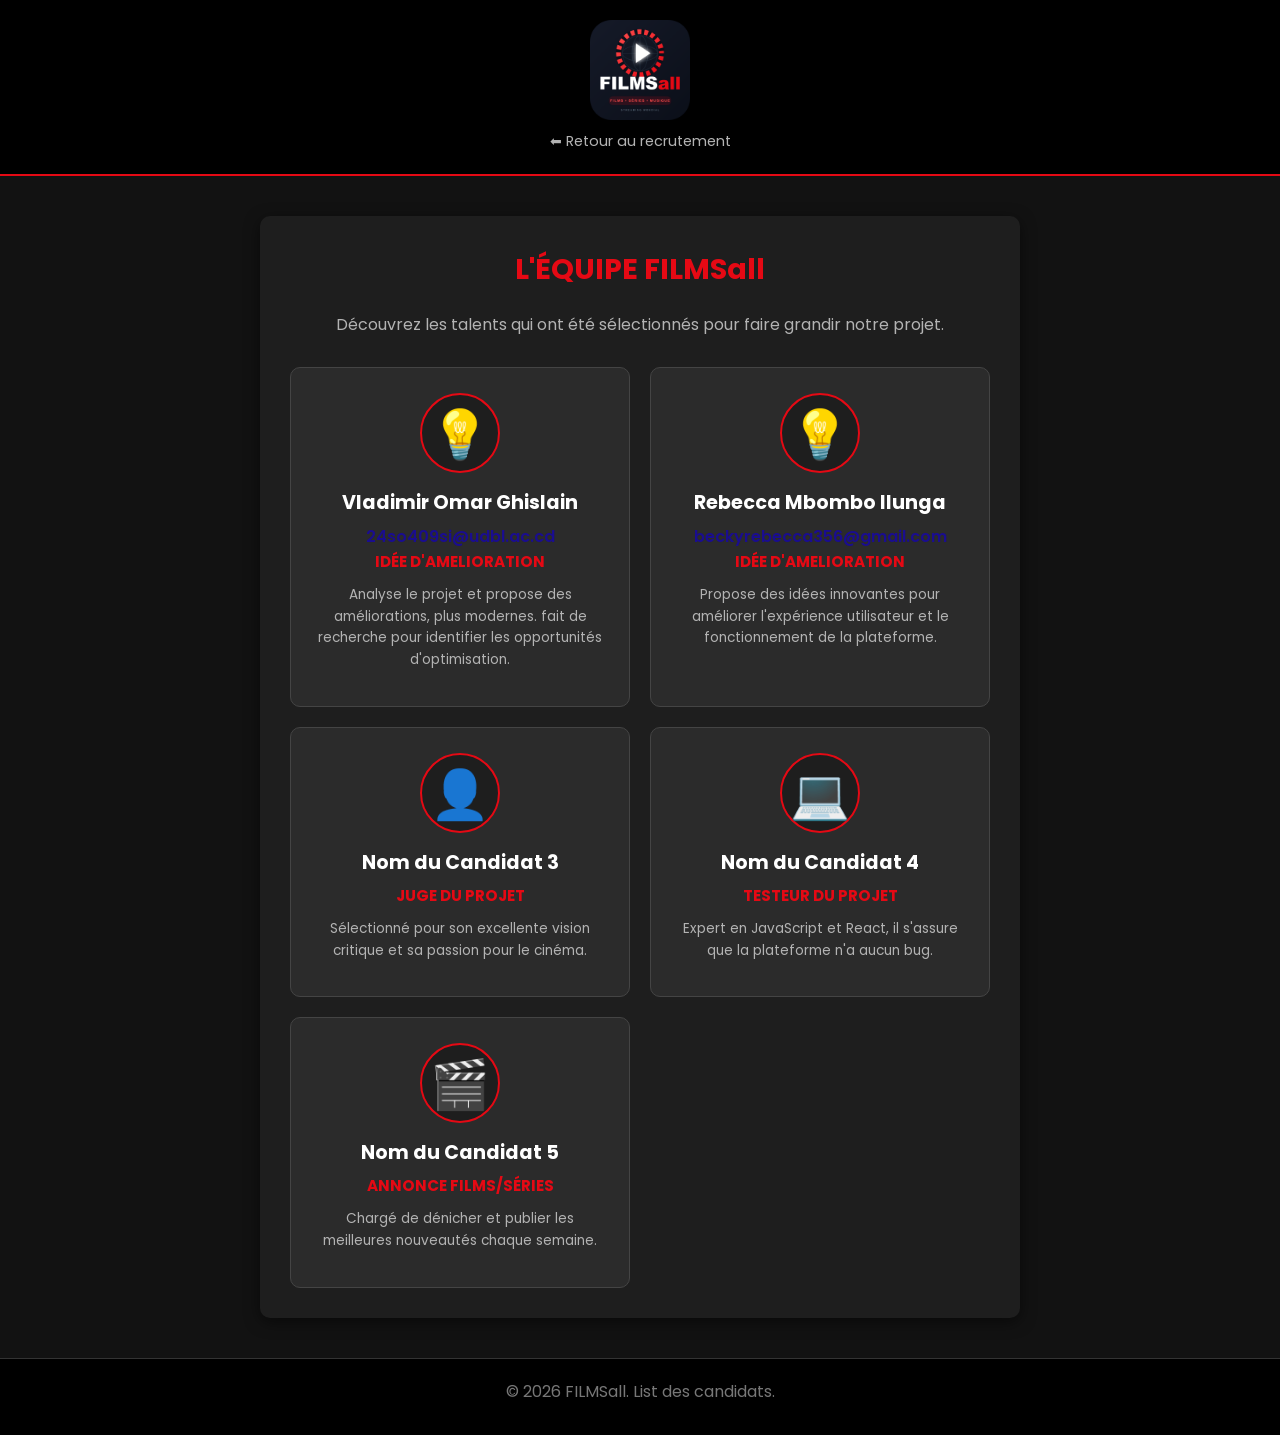
==== candidats.html @ ebc218bf "ajout de la page candidats" ====
<!DOCTYPE html>
<html lang="fr">
<head>
    <meta charset="UTF-8">
    <meta name="viewport" content="width=device-width, initial-scale=1.0">
    <title>FILMSall - L'Équipe</title>
    <link rel="shortcut icon" href="logo/icon.png" type="image/x-icon">
    <link rel="stylesheet" href="style.css">
    <link href="https://fonts.googleapis.com/css2?family=Poppins:wght@300;400;600&display=swap" rel="stylesheet">
</head>
<body>
    <header>
        <div class="logo-container">
            <img src="logo/icon.png" width="100" alt="Logo FILMSall" id="logo">
        </div>
        <!-- Bouton pour revenir au formulaire -->
        <a href="index.html" class="back-link">⬅ Retour au recrutement</a>
    </header>

    <main>
        <section>
            <h1>L'ÉQUIPE FILMSall</h1>
            <p style="text-align: center; color: #b3b3b3; margin-bottom: 30px;">
                Découvrez les talents qui ont été sélectionnés pour faire grandir notre projet.
            </p>

            <!-- Grille des candidats -->
            <div class="candidats-grid">

                <!-- MODÈLE DE CARTE CANDIDAT (À copier-coller pour chaque nouveau) -->
                  <!-- CARTE CANDIDAT 1 -->
                <div class="candidat-card">
                    <div class="candidat-avatar">💡</div>
                    <h3>Vladimir Omar Ghislain</h3>
                    <a href="24so409si@udbl.ac.cd">24so409si@udbl.ac.cd</a>
                    <p class="candidat-poste">Idée d'amelioration</p>
                    <p class="candidat-desc">Analyse le projet et propose des améliorations, plus modernes. fait de recherche pour identifier les opportunités d'optimisation.</p>
                </div>
                <!-- CARTE CANDIDAT 2 -->
                 <div class="candidat-card">
                    <div class="candidat-avatar">💡</div>
                    <h3>Rebecca Mbombo Ilunga</h3>
                    <a href="beckyrebecca356@gmail.com">beckyrebecca356@gmail.com</a>
                    <p class="candidat-poste">Idée d'amelioration</p>
                    <p class="candidat-desc">Propose des idées innovantes pour améliorer l'expérience utilisateur et le fonctionnement de la plateforme.</p>
                </div>
                <!-- CARTE CANDIDAT 3 -->
                <div class="candidat-card">
                    <div class="candidat-avatar">👤</div>
                    <h3>Nom du Candidat 3</h3>
                    <p class="candidat-poste">Juge du Projet</p>
                    <p class="candidat-desc">Sélectionné pour son excellente vision critique et sa passion pour le cinéma.</p>
                </div>

                <!-- CARTE CANDIDAT 4 -->
                <div class="candidat-card">
                    <div class="candidat-avatar">💻</div>
                    <h3>Nom du Candidat 4</h3>
                    <p class="candidat-poste">Testeur du projet</p>
                    <p class="candidat-desc">Expert en JavaScript et React, il s'assure que la plateforme n'a aucun bug.</p>
                </div>

                 <!-- CARTE CANDIDAT 5 -->
                 <div class="candidat-card">
                    <div class="candidat-avatar">🎬</div>
                    <h3>Nom du Candidat 5</h3>
                    <p class="candidat-poste">Annonce Films/Séries</p>
                    <p class="candidat-desc">Chargé de dénicher et publier les meilleures nouveautés chaque semaine.</p>
                </div>
            </div>
        </section>
    </main>

    <footer>
        <p>&copy; 2026 FILMSall. List des candidats.</p>
    </footer>
</body>
</html>
---- style.css ----
/* Réinitialisation de base */
* {
    margin: 0;
    padding: 0;
    box-sizing: border-box;
    font-family: 'Poppins', sans-serif;
}

body {
    background-color: #121212; /* Fond sombre cinématique */
    color: #ffffff;
    line-height: 1.6;
}

/* Header */
header {
    background-color: #000000;
    padding: 20px;
    text-align: center;
    border-bottom: 2px solid #e50914; /* Accent rouge FilmsAll */
}

.logo-container {
    display: flex;
    justify-content: center;
    align-items: center;
    gap: 15px;
}

.logo-container h2 {
    color: #e50914;
    font-size: 2rem;
    letter-spacing: 2px;
}

/* Main Content */
main {
    max-width: 800px;
    margin: 40px auto;
    padding: 0 20px;
}

section {
    background-color: #1e1e1e;
    padding: 30px;
    border-radius: 10px;
    margin-bottom: 30px;
    box-shadow: 0 4px 15px rgba(0,0,0,0.5);
}

h1 {
    text-align: center;
    color: #e50914;
    margin-bottom: 20px;
    font-size: 1.8rem;
}

/* Section PDG */
.pdg-section {
    text-align: center;
}

#click {
    margin: 15px 0;
    font-size: 1.2rem;
    color: #b3b3b3;
}

.btn-pdg {
    background-color: transparent;
    border: 2px solid #e50914;
    color: #e50914;
    padding: 10px 20px;
    font-weight: 600;
    border-radius: 5px;
    cursor: pointer;
    transition: 0.3s;
}

.btn-pdg:hover {
    background-color: #e50914;
    color: #fff;
}

/* Badge places limitées */
.limite-badge {
    text-align: center;
    background-color: #e50914;
    color: white;
    padding: 5px 15px;
    border-radius: 20px;
    display: block;
    font-weight: bold;
    font-size: 0.9rem;
    margin: 0 auto 25px auto;
    width: fit-content;
    box-shadow: 0 0 10px rgba(229, 9, 20, 0.5);
}

/* Message de fermeture */
#message-fermeture {
    text-align: center;
    padding: 40px 20px;
    background-color: #2b2b2b;
    border-radius: 10px;
    border: 1px solid #e50914;
}

#message-fermeture h2 {
    color: #e50914;
    margin-bottom: 10px;
}

/* Formulaire */
.form-section {
    display: flex;
    flex-direction: column;
}

.input-group {
    display: flex;
    flex-direction: column;
    margin-bottom: 20px;
}

label {
    margin-bottom: 8px;
    font-weight: 600;
    color: #b3b3b3;
}

input[type="text"],
input[type="email"],
input[type="tel"],
input[type="url"],
select,
textarea {
    width: 100%;
    padding: 12px;
    background-color: #2b2b2b;
    border: 1px solid #444;
    border-radius: 5px;
    color: #fff;
    font-size: 1rem;
    outline: none;
    transition: border 0.3s;
}

input:focus, select:focus, textarea:focus {
    border-color: #e50914;
}

/* Checkboxes */
.checkbox-container {
    display: grid;
    grid-template-columns: repeat(auto-fill, minmax(120px, 1fr));
    gap: 10px;
    background-color: #2b2b2b;
    padding: 15px;
    border-radius: 5px;
    border: 1px solid #444;
}

.checkbox-container label {
    display: flex;
    align-items: center;
    gap: 8px;
    margin: 0;
    color: #fff;
    cursor: pointer;
    font-weight: 400;
}

/* Bouton Envoyer */
#btn-submit {
    width: 100%;
    background-color: #e50914;
    color: white;
    border: none;
    padding: 15px;
    font-size: 1.1rem;
    font-weight: bold;
    border-radius: 5px;
    cursor: pointer;
    transition: background-color 0.3s;
    margin-top: 10px;
}

#btn-submit:hover {
    background-color: #f40612;
}

/* Footer */
footer {
    text-align: center;
    padding: 20px;
    background-color: #000;
    border-top: 1px solid #333;
    margin-top: 40px;
}

footer p {
    color: #777;
    margin-bottom: 10px;
}

.social-links {
    display: flex;
    justify-content: center;
    gap: 20px;
}

.social-links img {
    width: 25px;
    filter: invert(1);
    opacity: 0.7;
    transition: opacity 0.3s;
}

.social-links img:hover {
    opacity: 1;
}
/* =========================================
   BOUTON FLOTTANT CIRCULAIRE (index.html)
   ========================================= */
.btn-candidats-float {
    position: fixed;
    bottom: 30px;
    right: 30px;
    width: 60px;
    height: 60px;
    background-color: #e50914;
    color: white;
    border-radius: 50%;
    display: flex;
    justify-content: center;
    align-items: center;
    font-size: 1.8rem;
    text-decoration: none;
    box-shadow: 0 4px 15px rgba(229, 9, 20, 0.6);
    transition: transform 0.3s, background-color 0.3s;
    z-index: 1000;
}

.btn-candidats-float:hover {
    transform: scale(1.1);
    background-color: #f40612;
}

/* =========================================
   PAGE DES CANDIDATS (candidats.html)
   ========================================= */
.back-link {
    color: #b3b3b3;
    text-decoration: none;
    display: inline-block;
    margin-top: 10px;
    font-size: 0.9rem;
    transition: color 0.3s;
}

.back-link:hover {
    color: #e50914;
}

.candidats-grid {
    display: grid;
    grid-template-columns: repeat(auto-fit, minmax(250px, 1fr));
    gap: 20px;
    margin-top: 30px;
}

.candidat-card {
    background-color: #2b2b2b;
    padding: 25px 20px;
    border-radius: 10px;
    text-align: center;
    border: 1px solid #444;
    transition: transform 0.3s, border-color 0.3s;
}

.candidat-card:hover {
    transform: translateY(-5px);
    border-color: #e50914;
}

.candidat-avatar {
    font-size: 3rem;
    background-color: #1e1e1e;
    width: 80px;
    height: 80px;
    line-height: 80px;
    border-radius: 50%;
    margin: 0 auto 15px auto;
    border: 2px solid #e50914;
}

.candidat-card h3 {
    color: #fff;
    margin-bottom: 5px;
    font-size: 1.2rem;
}

.candidat-poste {
    color: #e50914;
    font-weight: bold;
    font-size: 0.95rem;
    margin-bottom: 15px;
    text-transform: uppercase;
}

.candidat-desc {
    color: #b3b3b3;
    font-size: 0.85rem;
}

.candidat-card p {
    margin-bottom: 10px;
}

.candidat-card a {
    color: #1a0d8f;
    text-decoration: none;
    font-weight: 600;
    transition: color 0.3s;
}
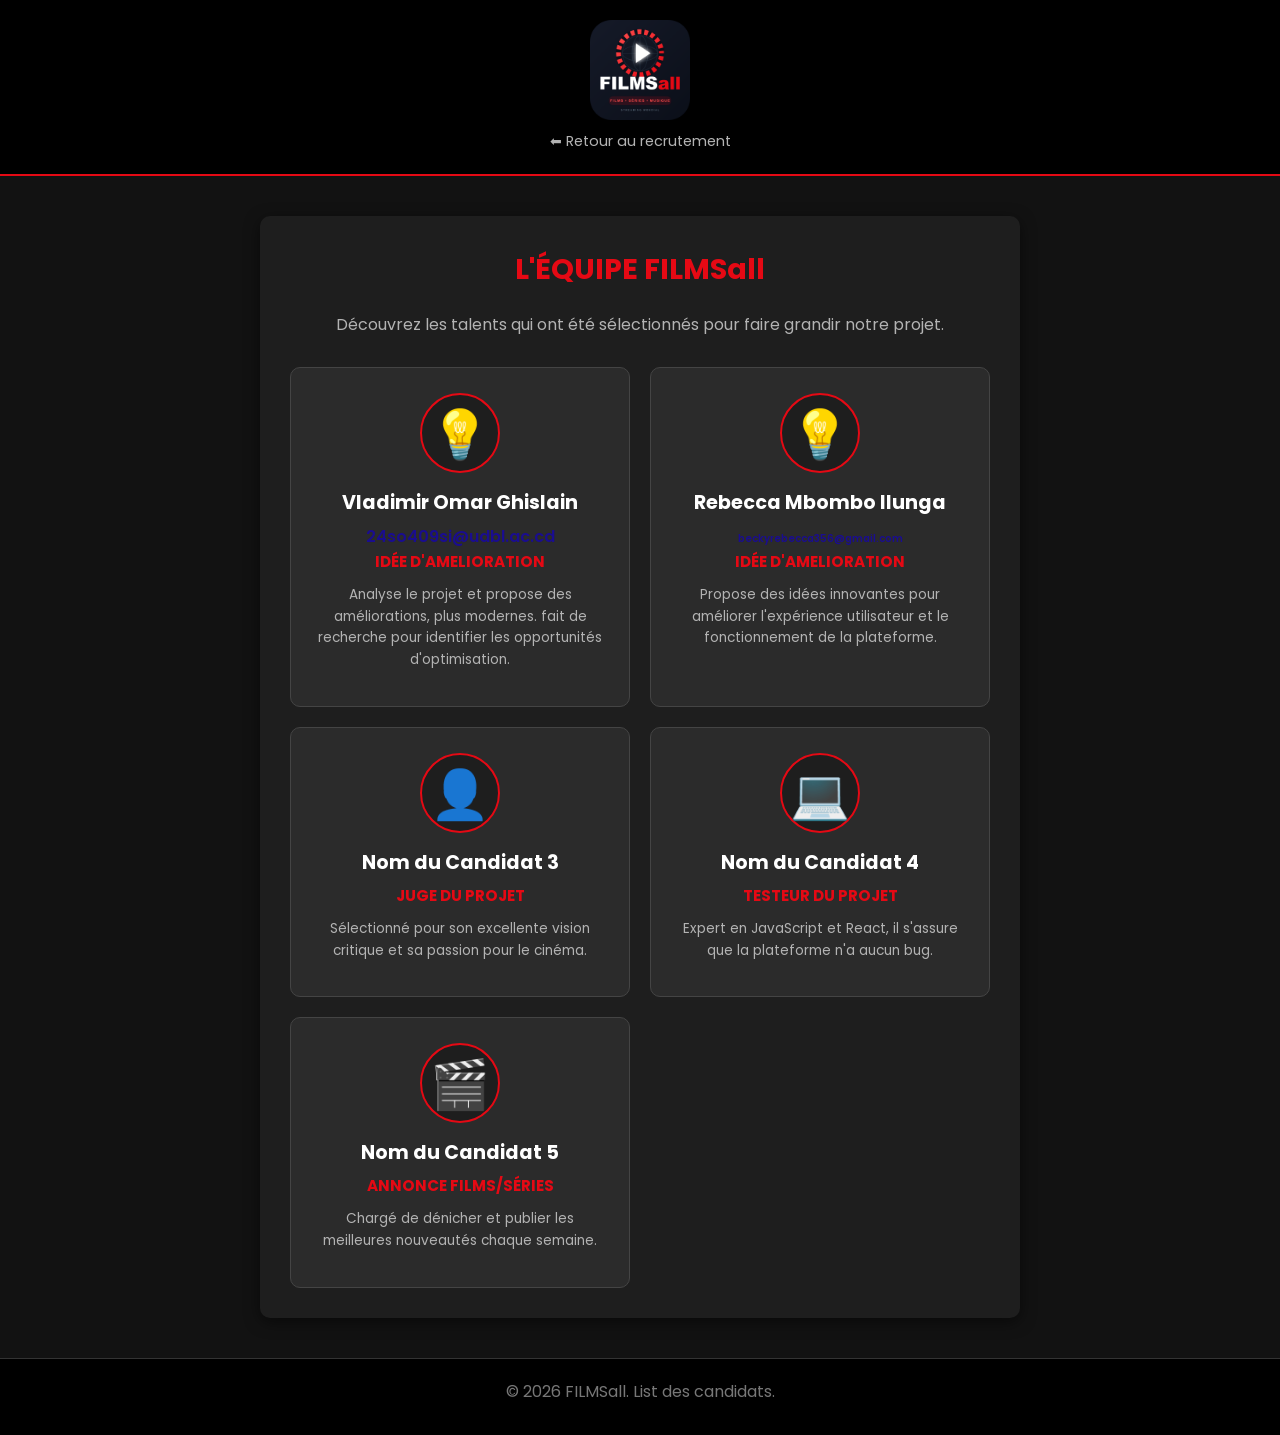
==== commit 90a2975a: "style a" ====
--- a/candidats.html
+++ b/candidats.html
@@ -40,7 +40,7 @@
                  <div class="candidat-card">
                     <div class="candidat-avatar">💡</div>
                     <h3>Rebecca Mbombo Ilunga</h3>
-                    <a href="beckyrebecca356@gmail.com">beckyrebecca356@gmail.com</a>
+                    <a href="beckyrebecca356@gmail.com" style="font-size: 10px;">beckyrebecca356@gmail.com</a>
                     <p class="candidat-poste">Idée d'amelioration</p>
                     <p class="candidat-desc">Propose des idées innovantes pour améliorer l'expérience utilisateur et le fonctionnement de la plateforme.</p>
                 </div>
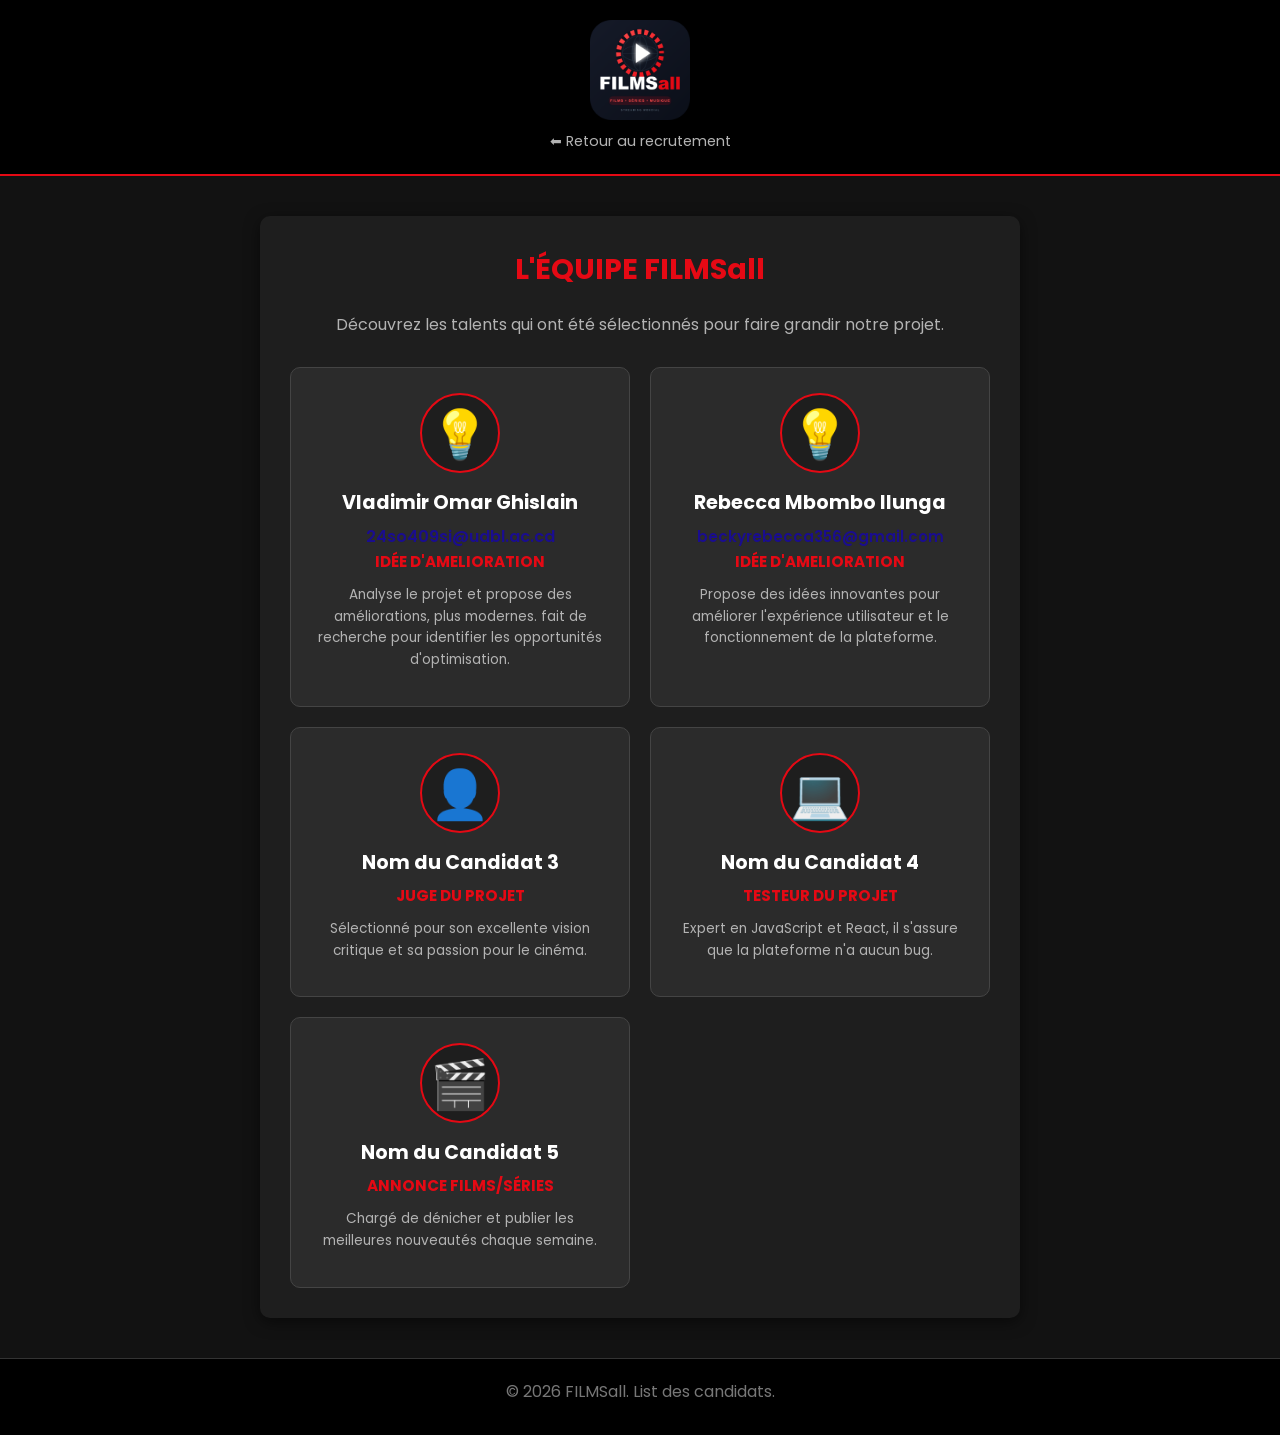
==== commit fbca4a2c: "style a email" ====
--- a/candidats.html
+++ b/candidats.html
@@ -40,7 +40,7 @@
                  <div class="candidat-card">
                     <div class="candidat-avatar">💡</div>
                     <h3>Rebecca Mbombo Ilunga</h3>
-                    <a href="beckyrebecca356@gmail.com" style="font-size: 10px;">beckyrebecca356@gmail.com</a>
+                    <a href="beckyrebecca356@gmail.com" style="font-size: 15px;">beckyrebecca356@gmail.com</a>
                     <p class="candidat-poste">Idée d'amelioration</p>
                     <p class="candidat-desc">Propose des idées innovantes pour améliorer l'expérience utilisateur et le fonctionnement de la plateforme.</p>
                 </div>
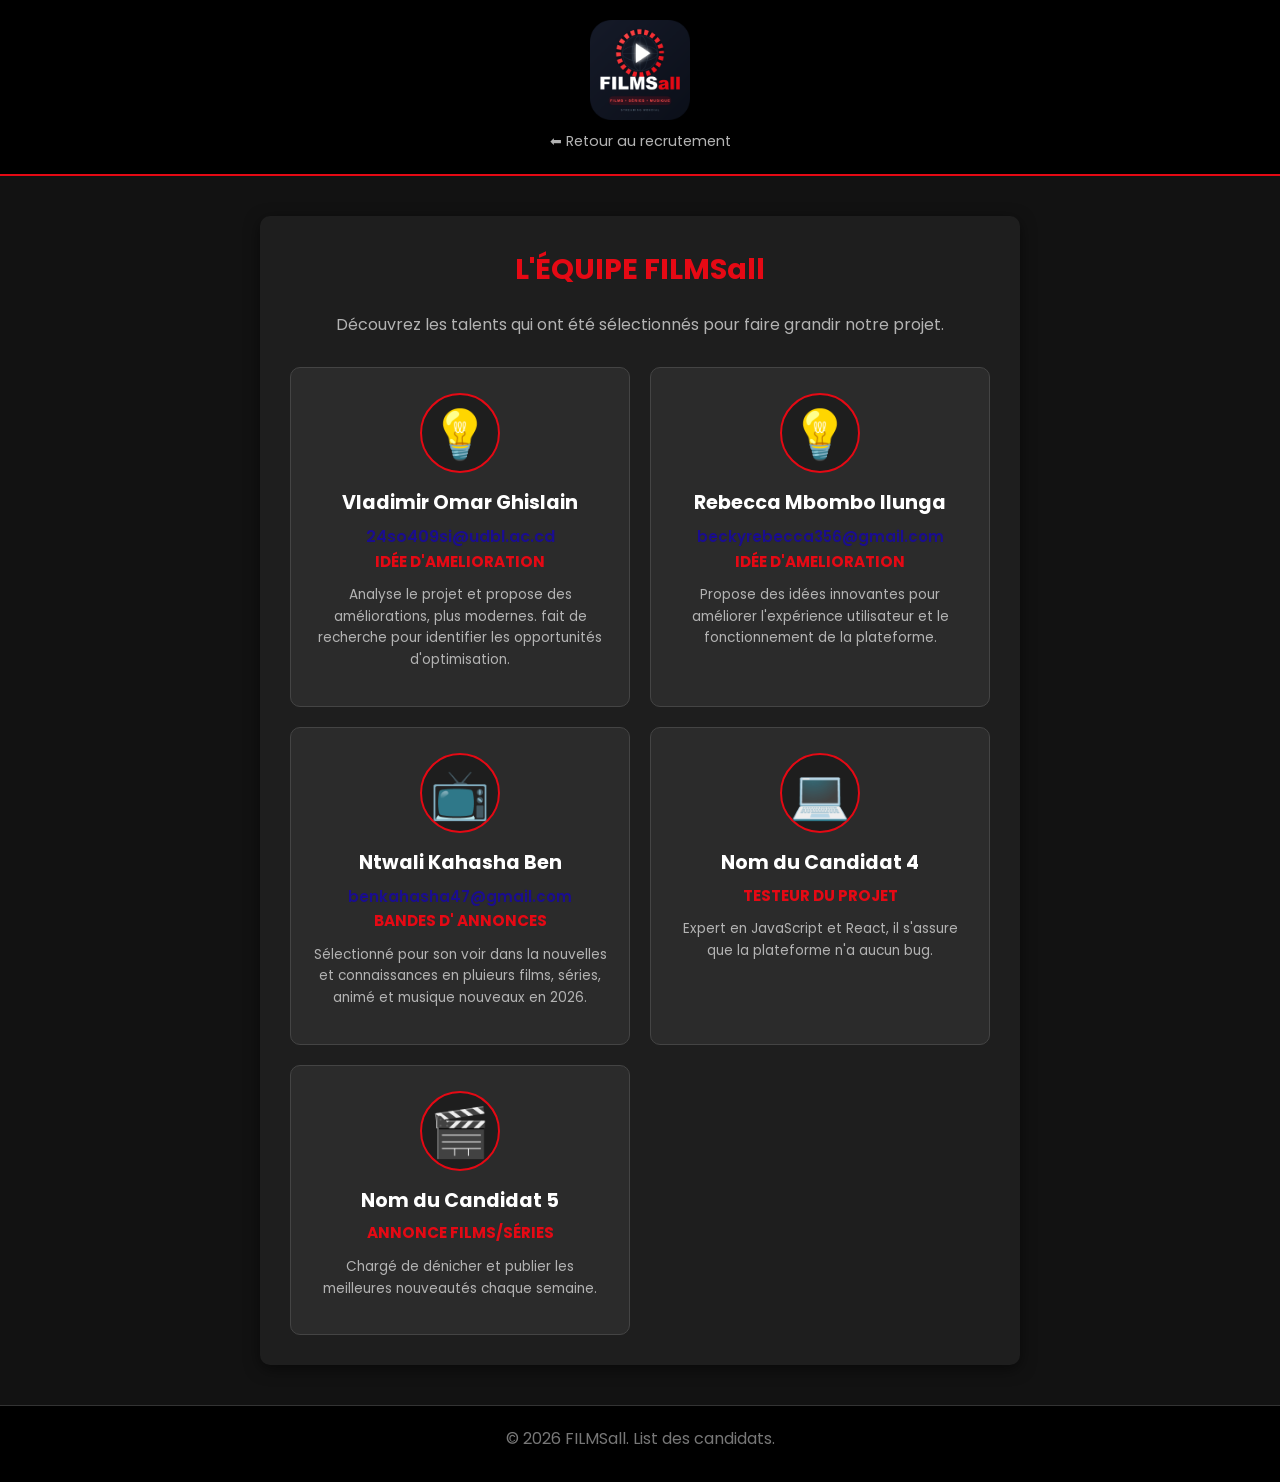
==== commit e8af3448: "ajout d'un nouveau candidat" ====
--- a/candidats.html
+++ b/candidats.html
@@ -46,10 +46,11 @@
                 </div>
                 <!-- CARTE CANDIDAT 3 -->
                 <div class="candidat-card">
-                    <div class="candidat-avatar">👤</div>
-                    <h3>Nom du Candidat 3</h3>
-                    <p class="candidat-poste">Juge du Projet</p>
-                    <p class="candidat-desc">Sélectionné pour son excellente vision critique et sa passion pour le cinéma.</p>
+                    <div class="candidat-avatar">📺</div>
+                    <h3>Ntwali Kahasha Ben</h3>
+                    <a href="benkahasha47@gmail.com" style="font-size: 15px;">benkahasha47@gmail.com</a>
+                    <p class="candidat-poste">Bandes d' Annonces</p>
+                    <p class="candidat-desc">Sélectionné pour son voir dans la nouvelles et connaissances en pluieurs films, séries, animé et musique nouveaux en 2026.</p>
                 </div>
 
                 <!-- CARTE CANDIDAT 4 -->
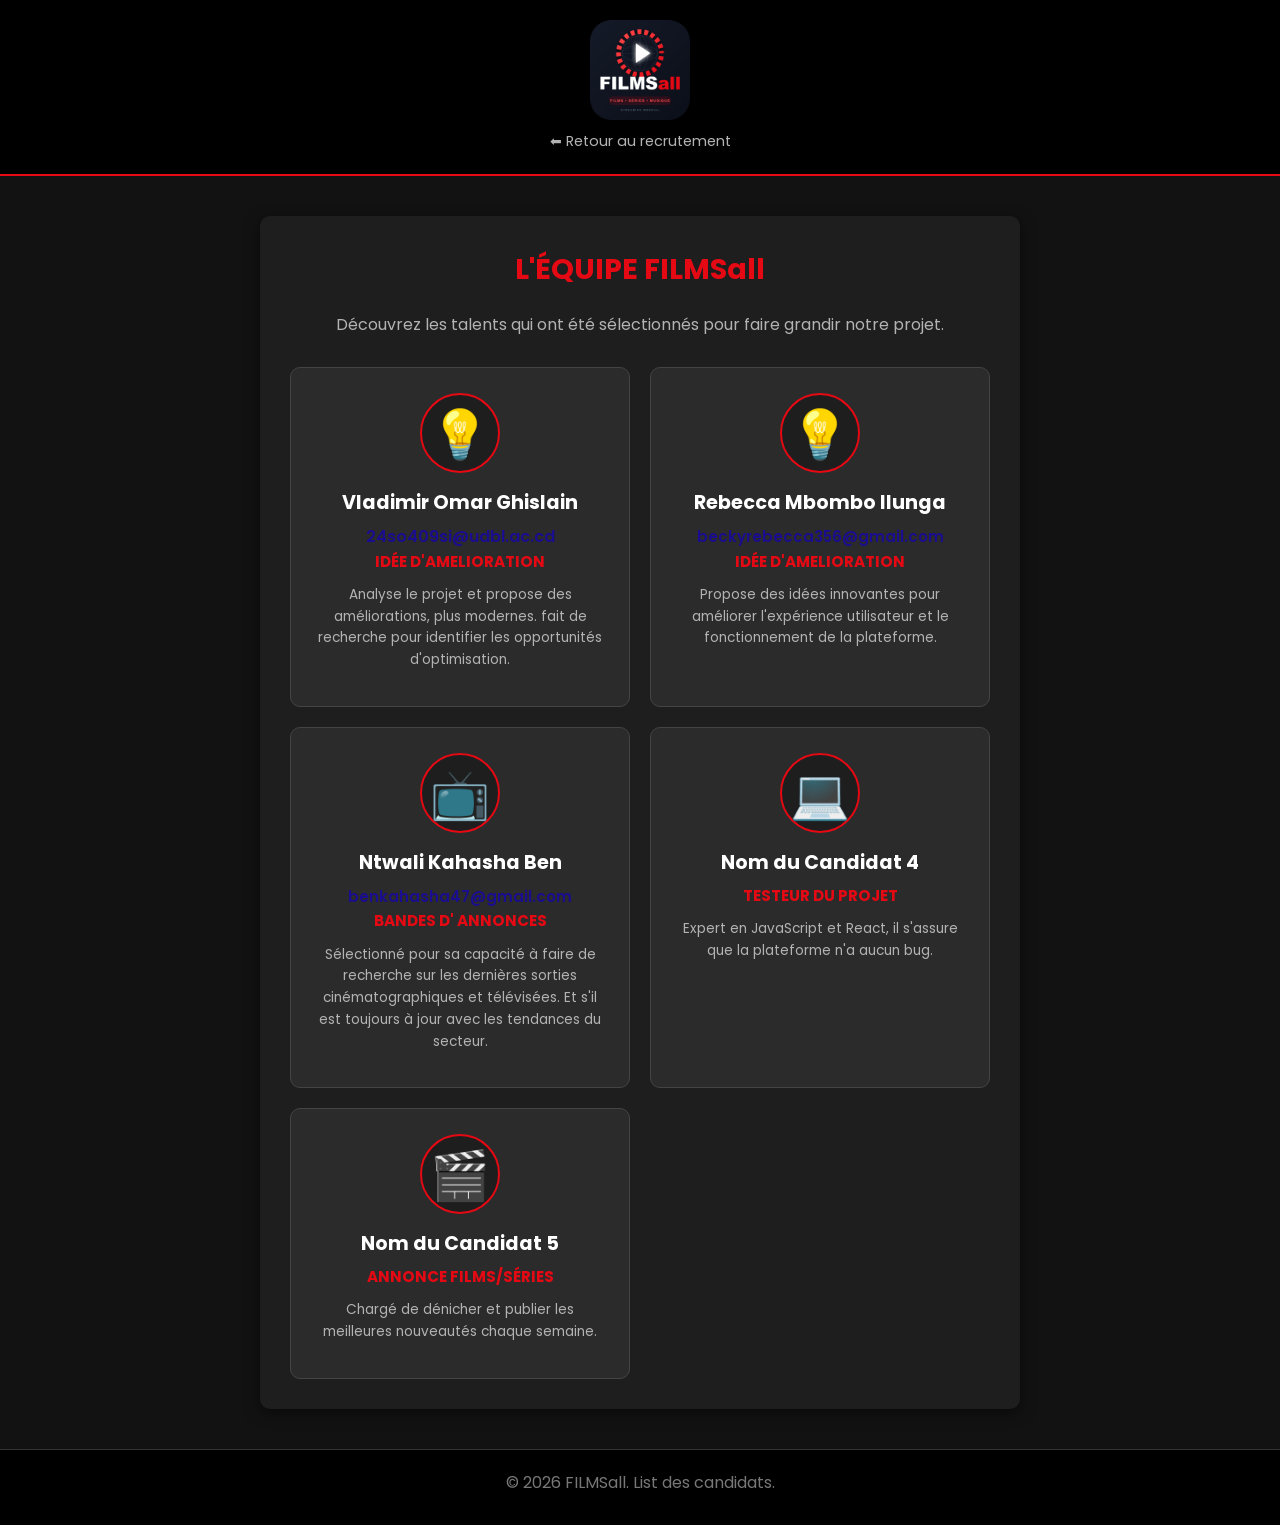
==== commit d4c69f11: "ajout du candidats ben" ====
--- a/candidats.html
+++ b/candidats.html
@@ -50,7 +50,7 @@
                     <h3>Ntwali Kahasha Ben</h3>
                     <a href="benkahasha47@gmail.com" style="font-size: 15px;">benkahasha47@gmail.com</a>
                     <p class="candidat-poste">Bandes d' Annonces</p>
-                    <p class="candidat-desc">Sélectionné pour son voir dans la nouvelles et connaissances en pluieurs films, séries, animé et musique nouveaux en 2026.</p>
+                    <p class="candidat-desc">Sélectionné pour sa capacité à faire de recherche sur les dernières sorties cinématographiques et télévisées. Et s'il est toujours à jour avec les tendances du secteur.</p>
                 </div>
 
                 <!-- CARTE CANDIDAT 4 -->
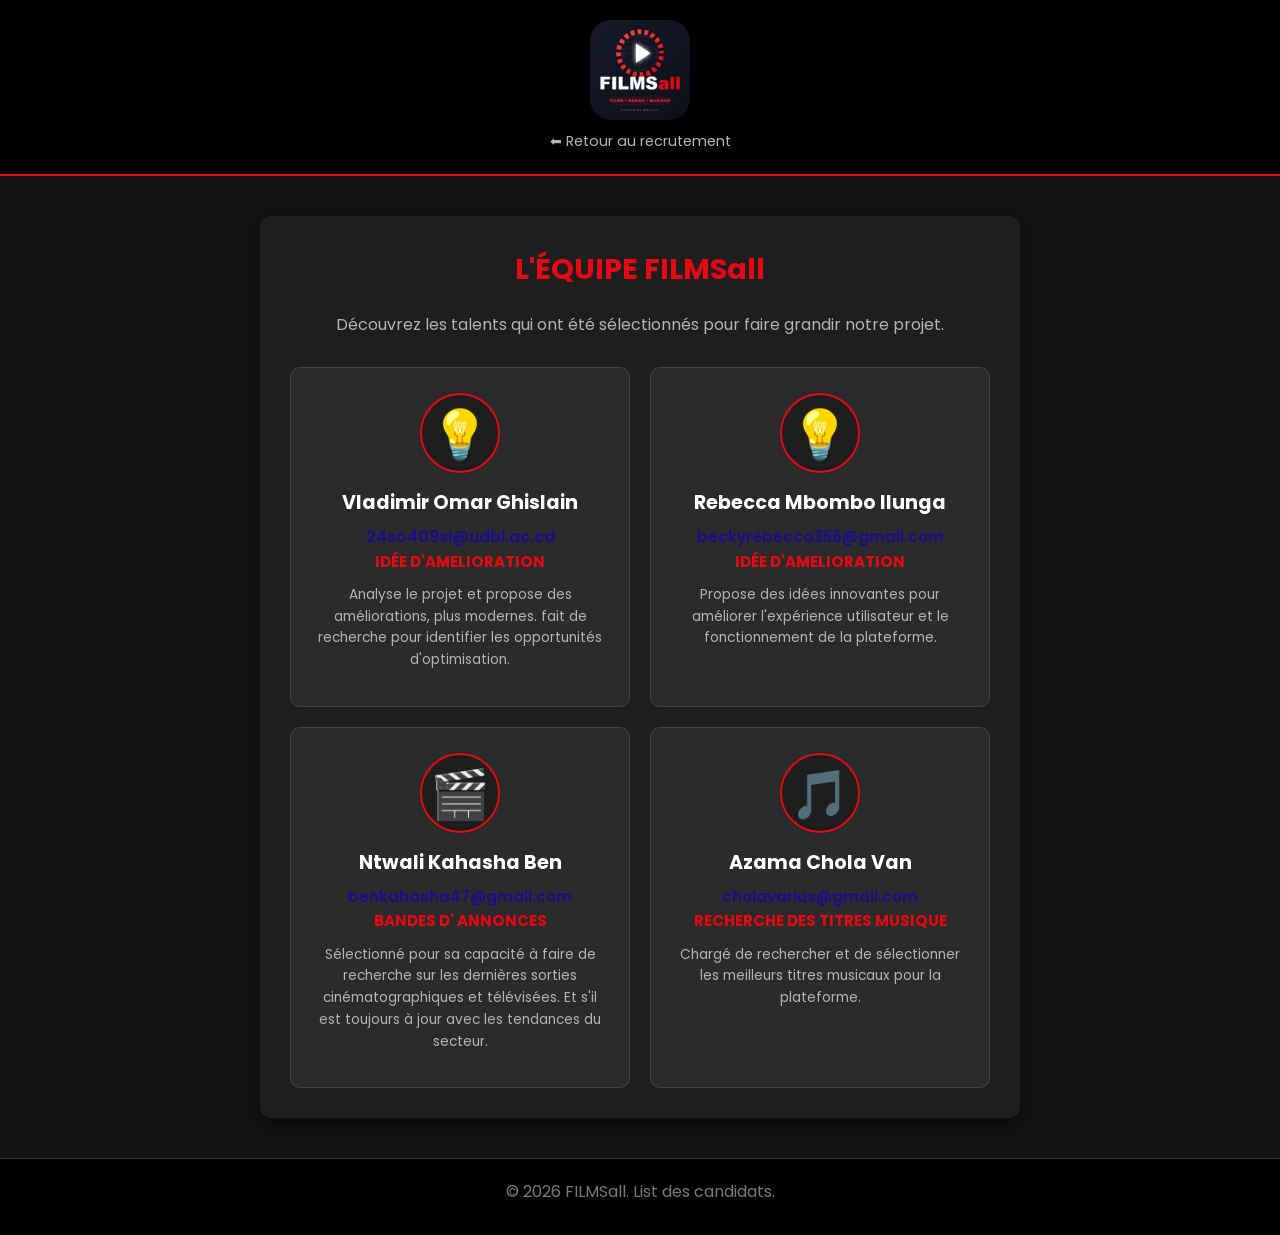
==== commit 0461c688: "nouvelle candidat titre musique" ====
--- a/candidats.html
+++ b/candidats.html
@@ -46,7 +46,7 @@
                 </div>
                 <!-- CARTE CANDIDAT 3 -->
                 <div class="candidat-card">
-                    <div class="candidat-avatar">📺</div>
+                    <div class="candidat-avatar">🎬</div>
                     <h3>Ntwali Kahasha Ben</h3>
                     <a href="benkahasha47@gmail.com" style="font-size: 15px;">benkahasha47@gmail.com</a>
                     <p class="candidat-poste">Bandes d' Annonces</p>
@@ -55,19 +55,20 @@
 
                 <!-- CARTE CANDIDAT 4 -->
                 <div class="candidat-card">
-                    <div class="candidat-avatar">💻</div>
-                    <h3>Nom du Candidat 4</h3>
-                    <p class="candidat-poste">Testeur du projet</p>
-                    <p class="candidat-desc">Expert en JavaScript et React, il s'assure que la plateforme n'a aucun bug.</p>
+                    <div class="candidat-avatar">🎵</div>
+                    <h3>Azama Chola Van</h3>
+                    <a href="cholavarius@gmail.com" style="font-size: 15px;">cholavarius@gmail.com</a>
+                    <p class="candidat-poste">Recherche des Titres Musique</p>
+                    <p class="candidat-desc">Chargé de rechercher et de sélectionner les meilleurs titres musicaux pour la plateforme.</p>
                 </div>
 
                  <!-- CARTE CANDIDAT 5 -->
-                 <div class="candidat-card">
-                    <div class="candidat-avatar">🎬</div>
-                    <h3>Nom du Candidat 5</h3>
-                    <p class="candidat-poste">Annonce Films/Séries</p>
-                    <p class="candidat-desc">Chargé de dénicher et publier les meilleures nouveautés chaque semaine.</p>
-                </div>
+                 <!-- <div class="candidat-card"> -->
+                    <!-- <div class="candidat-avatar">💻</div> -->
+                    <!-- <h3>Nom du Candidat 5</h3> -->
+                    <!-- <p class="candidat-poste">Testeur du projet</p> -->
+                    <!-- <p class="candidat-desc">Expert en qualité logicielle, il teste la plateforme pour identifier et corriger les bugs.</p> -->
+                <!-- </div> -->
             </div>
         </section>
     </main>
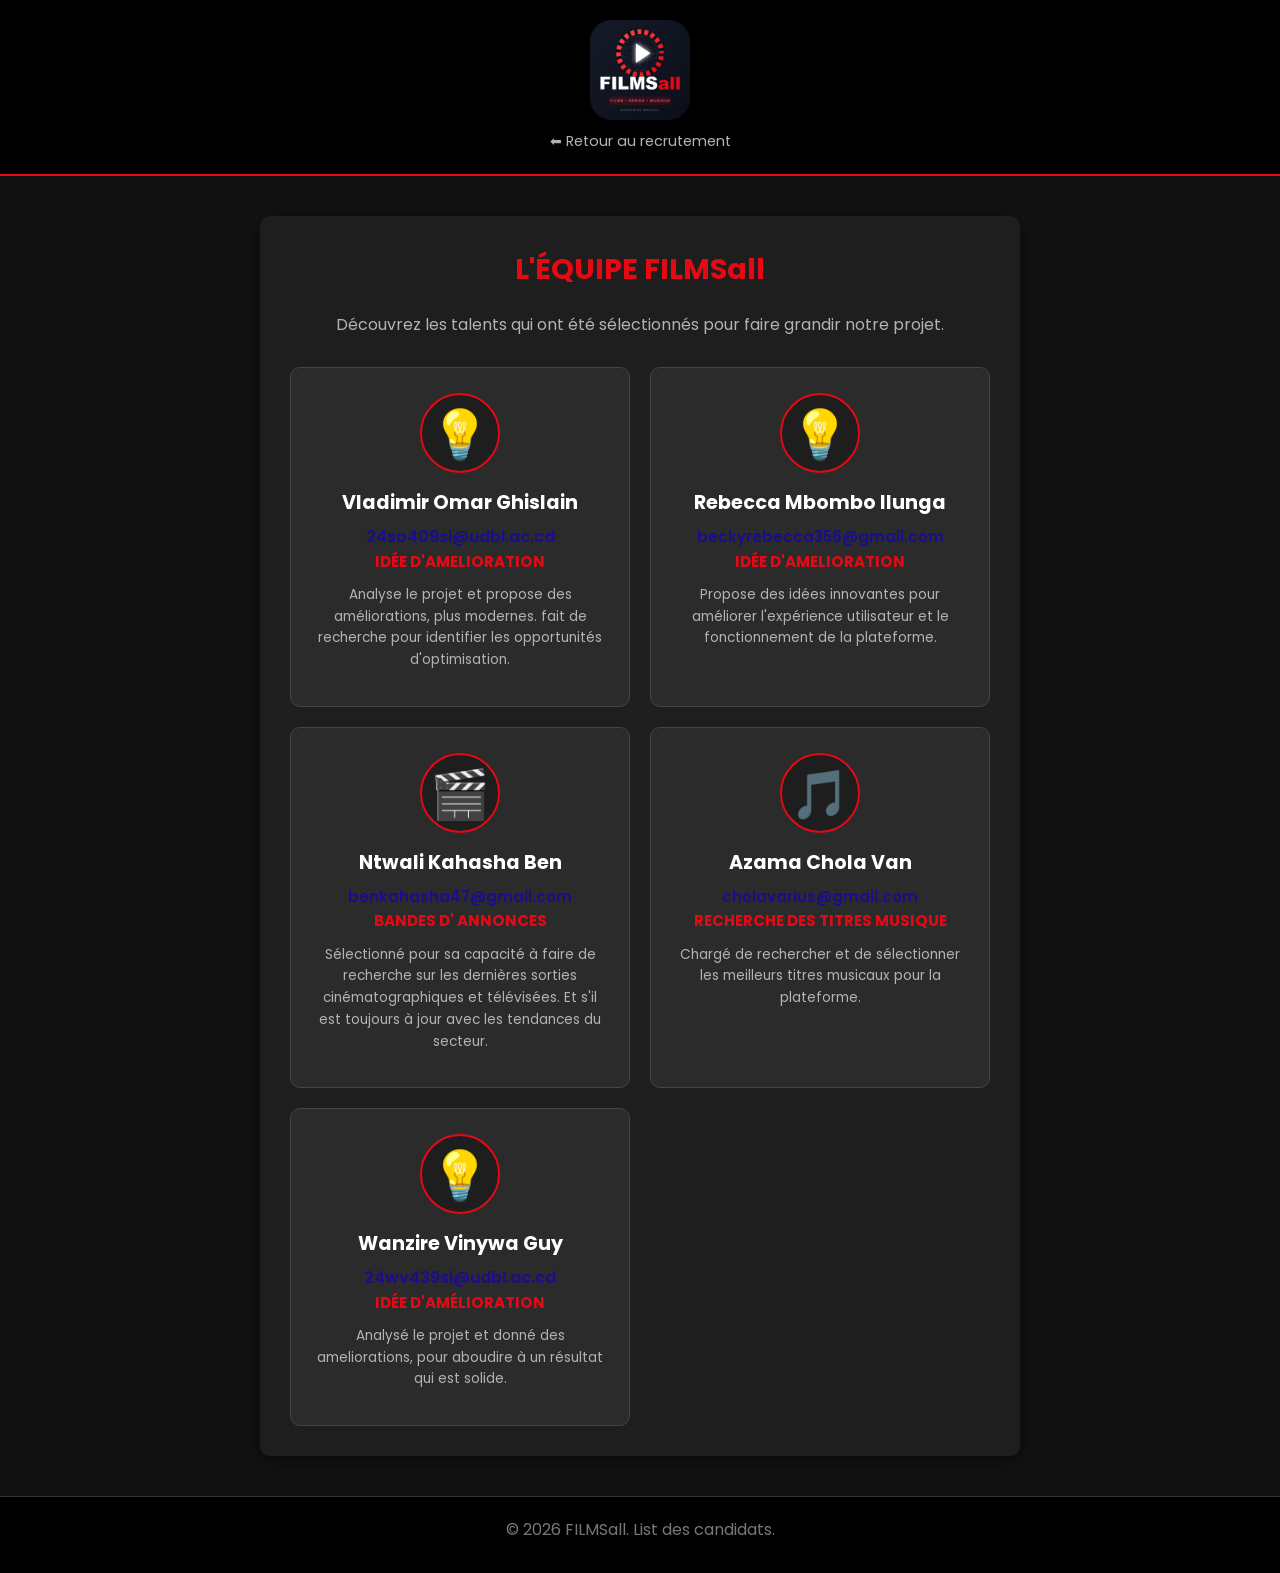
==== commit 629b64c9: "poste idée d'amelioration plein" ====
--- a/candidats.html
+++ b/candidats.html
@@ -63,12 +63,13 @@
                 </div>
 
                  <!-- CARTE CANDIDAT 5 -->
-                 <!-- <div class="candidat-card"> -->
-                    <!-- <div class="candidat-avatar">💻</div> -->
-                    <!-- <h3>Nom du Candidat 5</h3> -->
-                    <!-- <p class="candidat-poste">Testeur du projet</p> -->
-                    <!-- <p class="candidat-desc">Expert en qualité logicielle, il teste la plateforme pour identifier et corriger les bugs.</p> -->
-                <!-- </div> -->
+                 <div class="candidat-card"> 
+                    <div class="candidat-avatar">💡</div>
+                    <h3>Wanzire Vinywa Guy</h3>
+                    <a href="24wv439si@udbl.ac.cd">24wv439si@udbl.ac.cd</a>
+                    <p class="candidat-poste">Idée d'amélioration</p>
+                    <p class="candidat-desc">Analysé le projet et donné des ameliorations, pour aboudire à un résultat qui est solide. </p>
+                </div>
             </div>
         </section>
     </main>
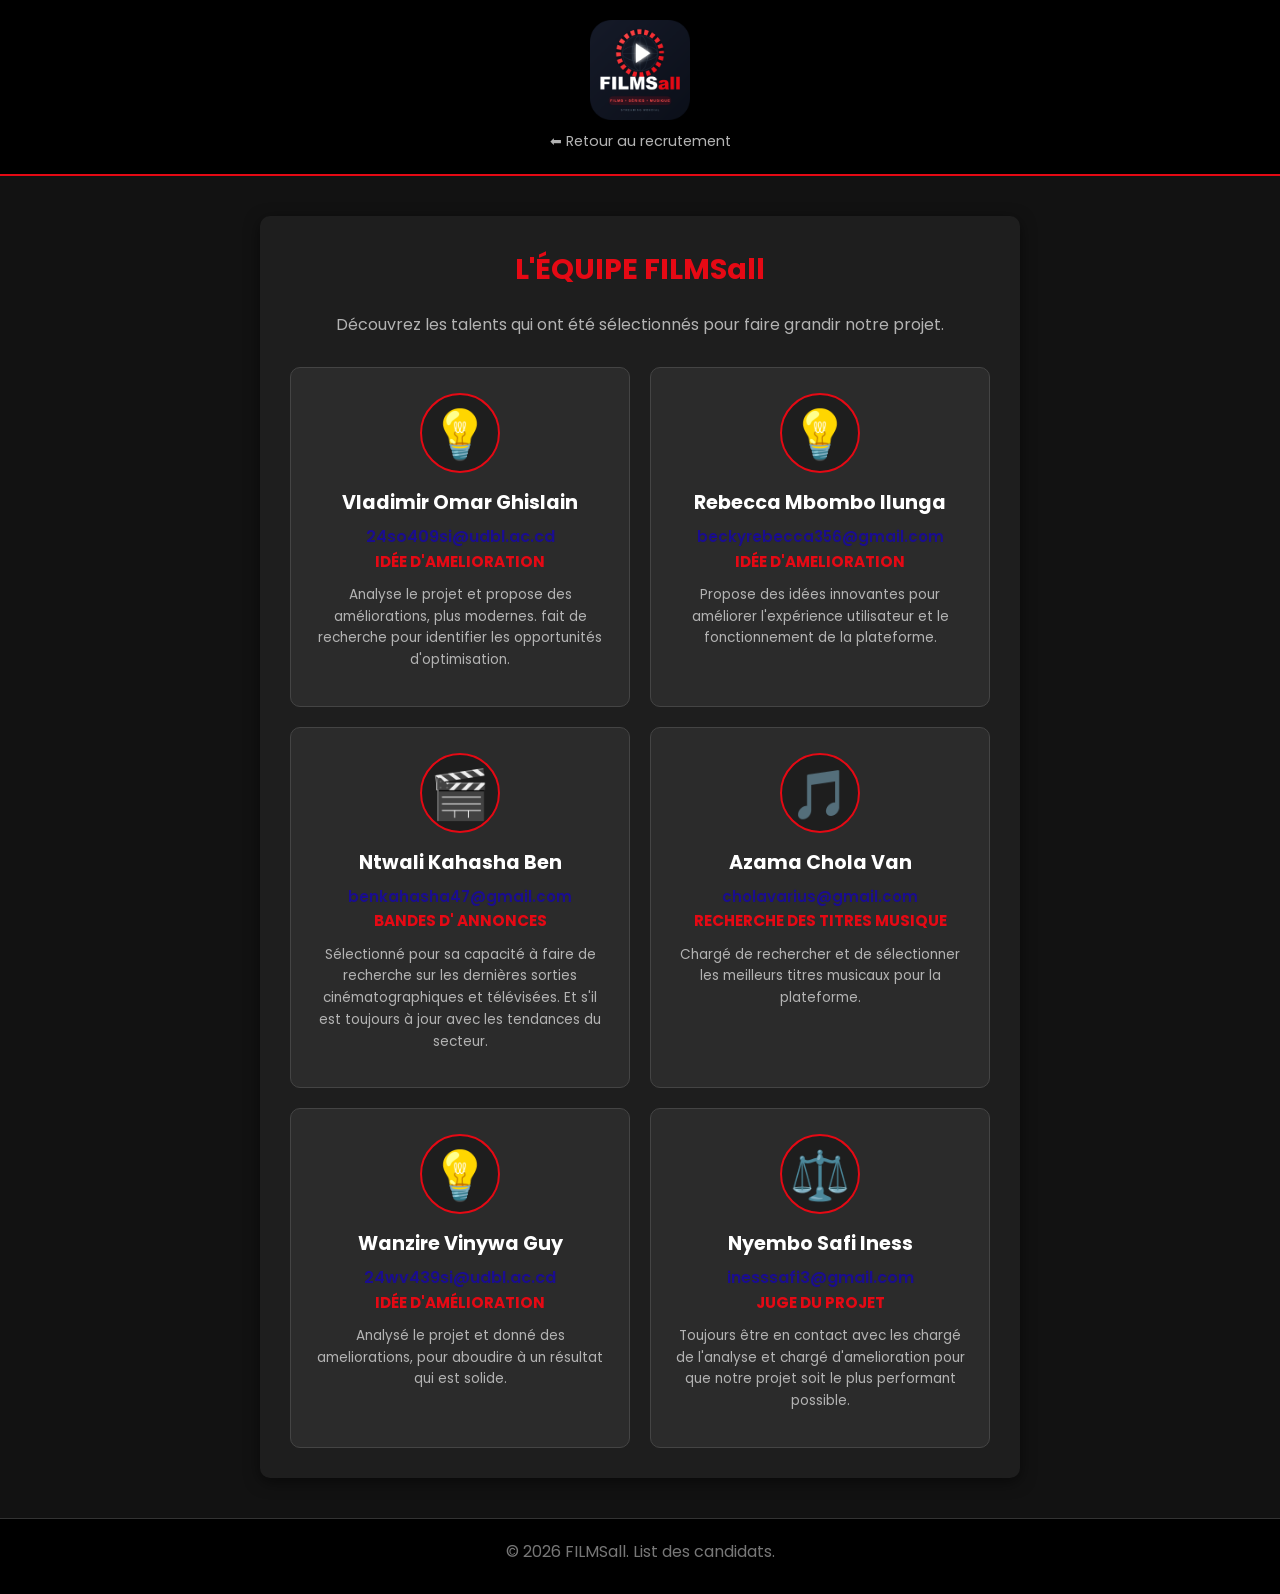
==== commit 96b45093: "ajout de iness" ====
--- a/candidats.html
+++ b/candidats.html
@@ -70,6 +70,15 @@
                     <p class="candidat-poste">Idée d'amélioration</p>
                     <p class="candidat-desc">Analysé le projet et donné des ameliorations, pour aboudire à un résultat qui est solide. </p>
                 </div>
+
+                <!-- CARTE CANDIDAT 6 -->
+                 <div class="candidat-card"> 
+                    <div class="candidat-avatar">⚖️</div>
+                    <h3>Nyembo Safi Iness</h3>
+                    <a href="inesssafi3@gmail.com">inesssafi3@gmail.com</a>
+                    <p class="candidat-poste">Juge du projet</p>
+                    <p class="candidat-desc">Toujours être en contact avec les chargé de l'analyse et chargé d'amelioration pour que notre projet soit le plus performant possible. </p>
+                </div>
             </div>
         </section>
     </main>
